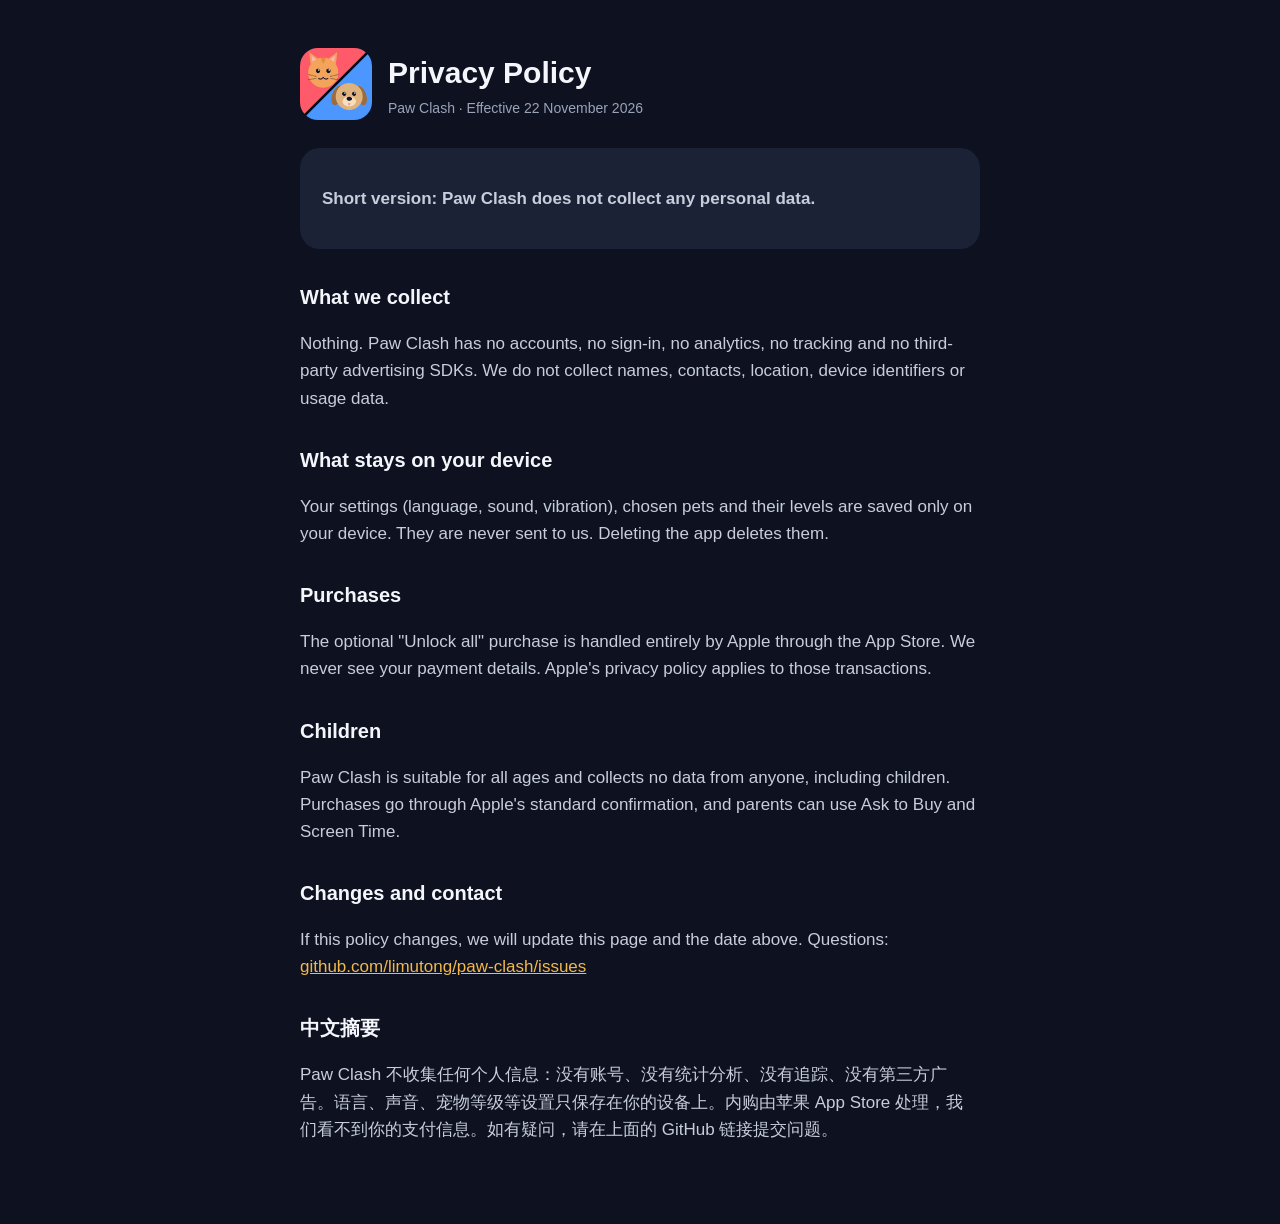
==== privacy.html @ 0cc77d83 "Paw Clash support and privacy pages" ====
<!doctype html><html lang="en"><head><meta charset="utf-8"><meta name="viewport" content="width=device-width,initial-scale=1">
<title>Paw Clash — Privacy Policy</title><link rel="stylesheet" href="style.css"></head><body><main>
<header><img src="icon.png" alt="Paw Clash icon"><div><h1>Privacy Policy</h1><div class="muted">Paw Clash · Effective 22 November 2026</div></div></header>
<div class="card"><p><b>Short version: Paw Clash does not collect any personal data.</b></p></div>
<h2>What we collect</h2>
<p>Nothing. Paw Clash has no accounts, no sign-in, no analytics, no tracking and no third-party advertising SDKs. We do not collect names, contacts, location, device identifiers or usage data.</p>
<h2>What stays on your device</h2>
<p>Your settings (language, sound, vibration), chosen pets and their levels are saved only on your device. They are never sent to us. Deleting the app deletes them.</p>
<h2>Purchases</h2>
<p>The optional "Unlock all" purchase is handled entirely by Apple through the App Store. We never see your payment details. Apple's privacy policy applies to those transactions.</p>
<h2>Children</h2>
<p>Paw Clash is suitable for all ages and collects no data from anyone, including children. Purchases go through Apple's standard confirmation, and parents can use Ask to Buy and Screen Time.</p>
<h2>Changes and contact</h2>
<p>If this policy changes, we will update this page and the date above. Questions: <a href="https://github.com/limutong/paw-clash/issues">github.com/limutong/paw-clash/issues</a></p>
<h2>中文摘要</h2>
<p>Paw Clash 不收集任何个人信息：没有账号、没有统计分析、没有追踪、没有第三方广告。语言、声音、宠物等级等设置只保存在你的设备上。内购由苹果 App Store 处理，我们看不到你的支付信息。如有疑问，请在上面的 GitHub 链接提交问题。</p>
</main></body></html>
---- style.css ----
:root{--bg:#0E1220;--card:#1B2236;--ink:#F4F6FB;--muted:#9AA3B8;--gold:#F2B84B}
*{box-sizing:border-box}body{margin:0;background:var(--bg);color:var(--ink);font:17px/1.6 -apple-system,BlinkMacSystemFont,"Segoe UI","PingFang SC",sans-serif}
main{max-width:720px;margin:0 auto;padding:48px max(20px,env(safe-area-inset-left)) 64px}
header{display:flex;align-items:center;gap:16px;margin-bottom:28px}header img{width:72px;height:72px;border-radius:18px}
h1{margin:0;font-size:30px}h2{margin:32px 0 8px;font-size:20px}p,li{color:#C7CDDB}a{color:var(--gold)}
.card{background:var(--card);border-radius:20px;padding:20px 22px;margin:16px 0}.muted{color:var(--muted);font-size:14px}
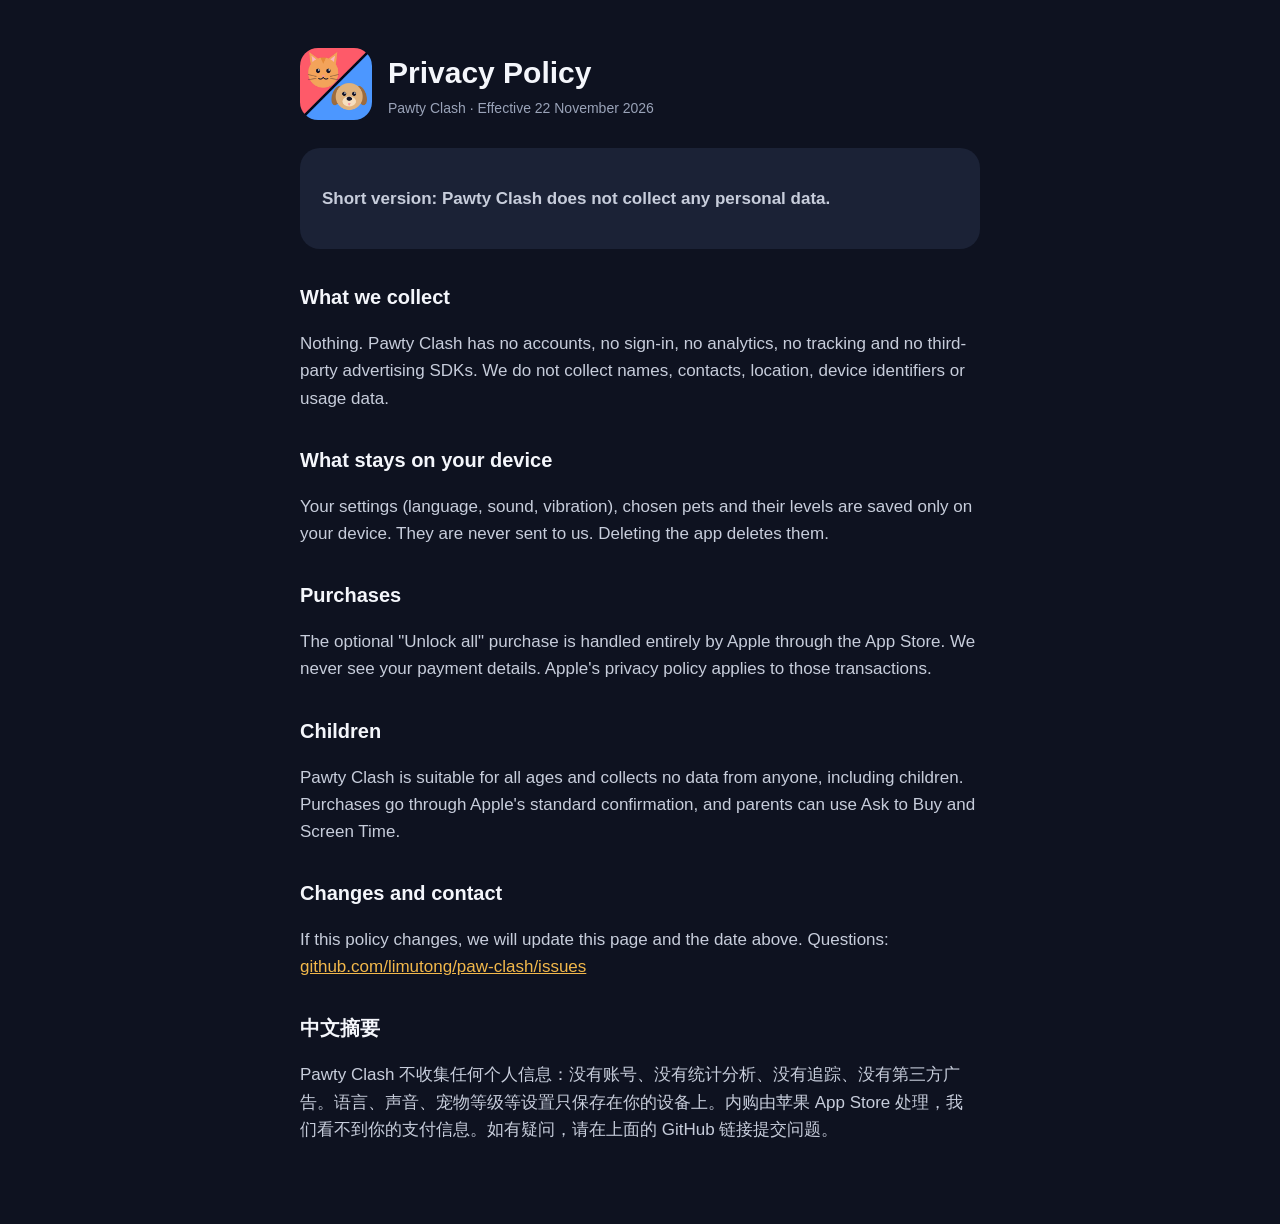
==== commit 045c0070: "Rename to Pawty Clash" ====
--- a/privacy.html
+++ b/privacy.html
@@ -1,17 +1,17 @@
 <!doctype html><html lang="en"><head><meta charset="utf-8"><meta name="viewport" content="width=device-width,initial-scale=1">
-<title>Paw Clash — Privacy Policy</title><link rel="stylesheet" href="style.css"></head><body><main>
-<header><img src="icon.png" alt="Paw Clash icon"><div><h1>Privacy Policy</h1><div class="muted">Paw Clash · Effective 22 November 2026</div></div></header>
-<div class="card"><p><b>Short version: Paw Clash does not collect any personal data.</b></p></div>
+<title>Pawty Clash — Privacy Policy</title><link rel="stylesheet" href="style.css"></head><body><main>
+<header><img src="icon.png" alt="Pawty Clash icon"><div><h1>Privacy Policy</h1><div class="muted">Pawty Clash · Effective 22 November 2026</div></div></header>
+<div class="card"><p><b>Short version: Pawty Clash does not collect any personal data.</b></p></div>
 <h2>What we collect</h2>
-<p>Nothing. Paw Clash has no accounts, no sign-in, no analytics, no tracking and no third-party advertising SDKs. We do not collect names, contacts, location, device identifiers or usage data.</p>
+<p>Nothing. Pawty Clash has no accounts, no sign-in, no analytics, no tracking and no third-party advertising SDKs. We do not collect names, contacts, location, device identifiers or usage data.</p>
 <h2>What stays on your device</h2>
 <p>Your settings (language, sound, vibration), chosen pets and their levels are saved only on your device. They are never sent to us. Deleting the app deletes them.</p>
 <h2>Purchases</h2>
 <p>The optional "Unlock all" purchase is handled entirely by Apple through the App Store. We never see your payment details. Apple's privacy policy applies to those transactions.</p>
 <h2>Children</h2>
-<p>Paw Clash is suitable for all ages and collects no data from anyone, including children. Purchases go through Apple's standard confirmation, and parents can use Ask to Buy and Screen Time.</p>
+<p>Pawty Clash is suitable for all ages and collects no data from anyone, including children. Purchases go through Apple's standard confirmation, and parents can use Ask to Buy and Screen Time.</p>
 <h2>Changes and contact</h2>
 <p>If this policy changes, we will update this page and the date above. Questions: <a href="https://github.com/limutong/paw-clash/issues">github.com/limutong/paw-clash/issues</a></p>
 <h2>中文摘要</h2>
-<p>Paw Clash 不收集任何个人信息：没有账号、没有统计分析、没有追踪、没有第三方广告。语言、声音、宠物等级等设置只保存在你的设备上。内购由苹果 App Store 处理，我们看不到你的支付信息。如有疑问，请在上面的 GitHub 链接提交问题。</p>
+<p>Pawty Clash 不收集任何个人信息：没有账号、没有统计分析、没有追踪、没有第三方广告。语言、声音、宠物等级等设置只保存在你的设备上。内购由苹果 App Store 处理，我们看不到你的支付信息。如有疑问，请在上面的 GitHub 链接提交问题。</p>
 </main></body></html>
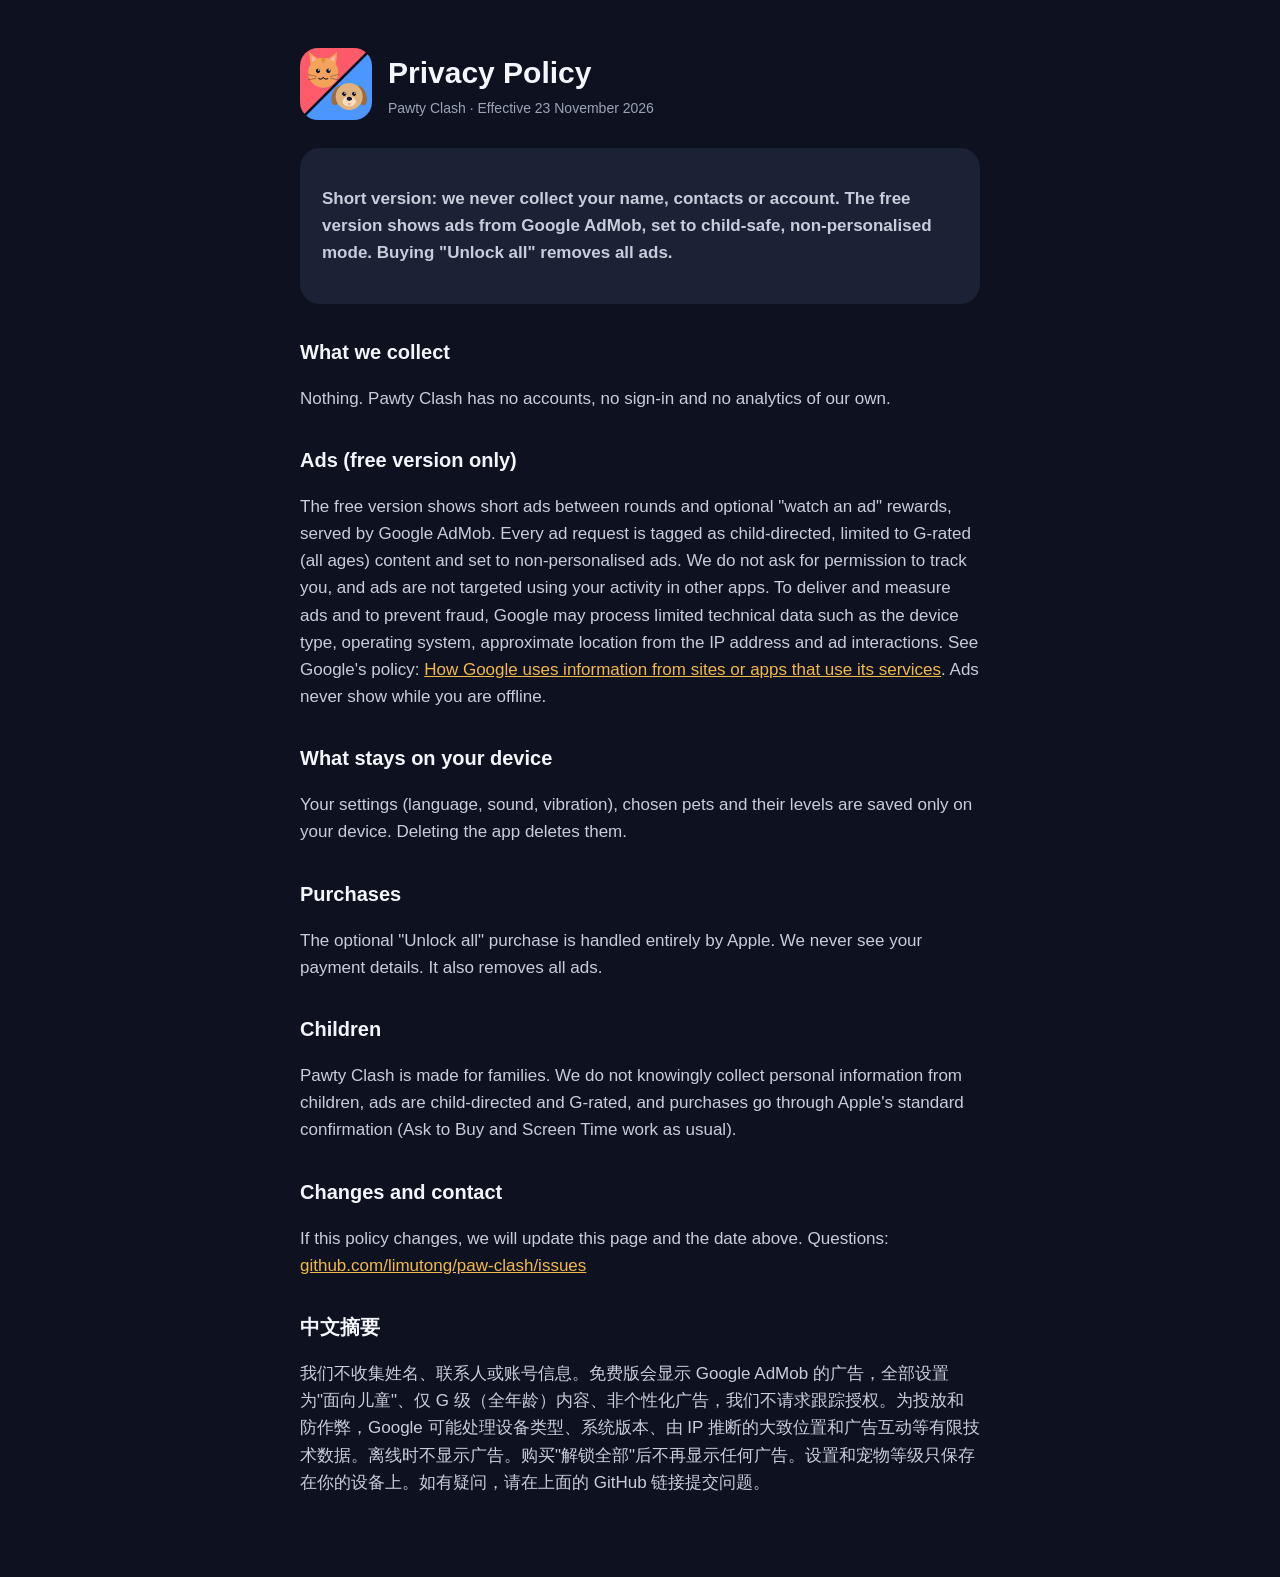
==== commit b2fbee24: "Privacy policy: describe child-directed AdMob ads" ====
--- a/privacy.html
+++ b/privacy.html
@@ -1,17 +1,19 @@
 <!doctype html><html lang="en"><head><meta charset="utf-8"><meta name="viewport" content="width=device-width,initial-scale=1">
 <title>Pawty Clash — Privacy Policy</title><link rel="stylesheet" href="style.css"></head><body><main>
-<header><img src="icon.png" alt="Pawty Clash icon"><div><h1>Privacy Policy</h1><div class="muted">Pawty Clash · Effective 22 November 2026</div></div></header>
-<div class="card"><p><b>Short version: Pawty Clash does not collect any personal data.</b></p></div>
+<header><img src="icon.png" alt="Pawty Clash icon"><div><h1>Privacy Policy</h1><div class="muted">Pawty Clash · Effective 23 November 2026</div></div></header>
+<div class="card"><p><b>Short version: we never collect your name, contacts or account. The free version shows ads from Google AdMob, set to child-safe, non-personalised mode. Buying "Unlock all" removes all ads.</b></p></div>
 <h2>What we collect</h2>
-<p>Nothing. Pawty Clash has no accounts, no sign-in, no analytics, no tracking and no third-party advertising SDKs. We do not collect names, contacts, location, device identifiers or usage data.</p>
+<p>Nothing. Pawty Clash has no accounts, no sign-in and no analytics of our own.</p>
+<h2>Ads (free version only)</h2>
+<p>The free version shows short ads between rounds and optional "watch an ad" rewards, served by Google AdMob. Every ad request is tagged as child-directed, limited to G-rated (all ages) content and set to non-personalised ads. We do not ask for permission to track you, and ads are not targeted using your activity in other apps. To deliver and measure ads and to prevent fraud, Google may process limited technical data such as the device type, operating system, approximate location from the IP address and ad interactions. See Google's policy: <a href="https://policies.google.com/technologies/partner-sites">How Google uses information from sites or apps that use its services</a>. Ads never show while you are offline.</p>
 <h2>What stays on your device</h2>
-<p>Your settings (language, sound, vibration), chosen pets and their levels are saved only on your device. They are never sent to us. Deleting the app deletes them.</p>
+<p>Your settings (language, sound, vibration), chosen pets and their levels are saved only on your device. Deleting the app deletes them.</p>
 <h2>Purchases</h2>
-<p>The optional "Unlock all" purchase is handled entirely by Apple through the App Store. We never see your payment details. Apple's privacy policy applies to those transactions.</p>
+<p>The optional "Unlock all" purchase is handled entirely by Apple. We never see your payment details. It also removes all ads.</p>
 <h2>Children</h2>
-<p>Pawty Clash is suitable for all ages and collects no data from anyone, including children. Purchases go through Apple's standard confirmation, and parents can use Ask to Buy and Screen Time.</p>
+<p>Pawty Clash is made for families. We do not knowingly collect personal information from children, ads are child-directed and G-rated, and purchases go through Apple's standard confirmation (Ask to Buy and Screen Time work as usual).</p>
 <h2>Changes and contact</h2>
 <p>If this policy changes, we will update this page and the date above. Questions: <a href="https://github.com/limutong/paw-clash/issues">github.com/limutong/paw-clash/issues</a></p>
 <h2>中文摘要</h2>
-<p>Pawty Clash 不收集任何个人信息：没有账号、没有统计分析、没有追踪、没有第三方广告。语言、声音、宠物等级等设置只保存在你的设备上。内购由苹果 App Store 处理，我们看不到你的支付信息。如有疑问，请在上面的 GitHub 链接提交问题。</p>
+<p>我们不收集姓名、联系人或账号信息。免费版会显示 Google AdMob 的广告，全部设置为"面向儿童"、仅 G 级（全年龄）内容、非个性化广告，我们不请求跟踪授权。为投放和防作弊，Google 可能处理设备类型、系统版本、由 IP 推断的大致位置和广告互动等有限技术数据。离线时不显示广告。购买"解锁全部"后不再显示任何广告。设置和宠物等级只保存在你的设备上。如有疑问，请在上面的 GitHub 链接提交问题。</p>
 </main></body></html>
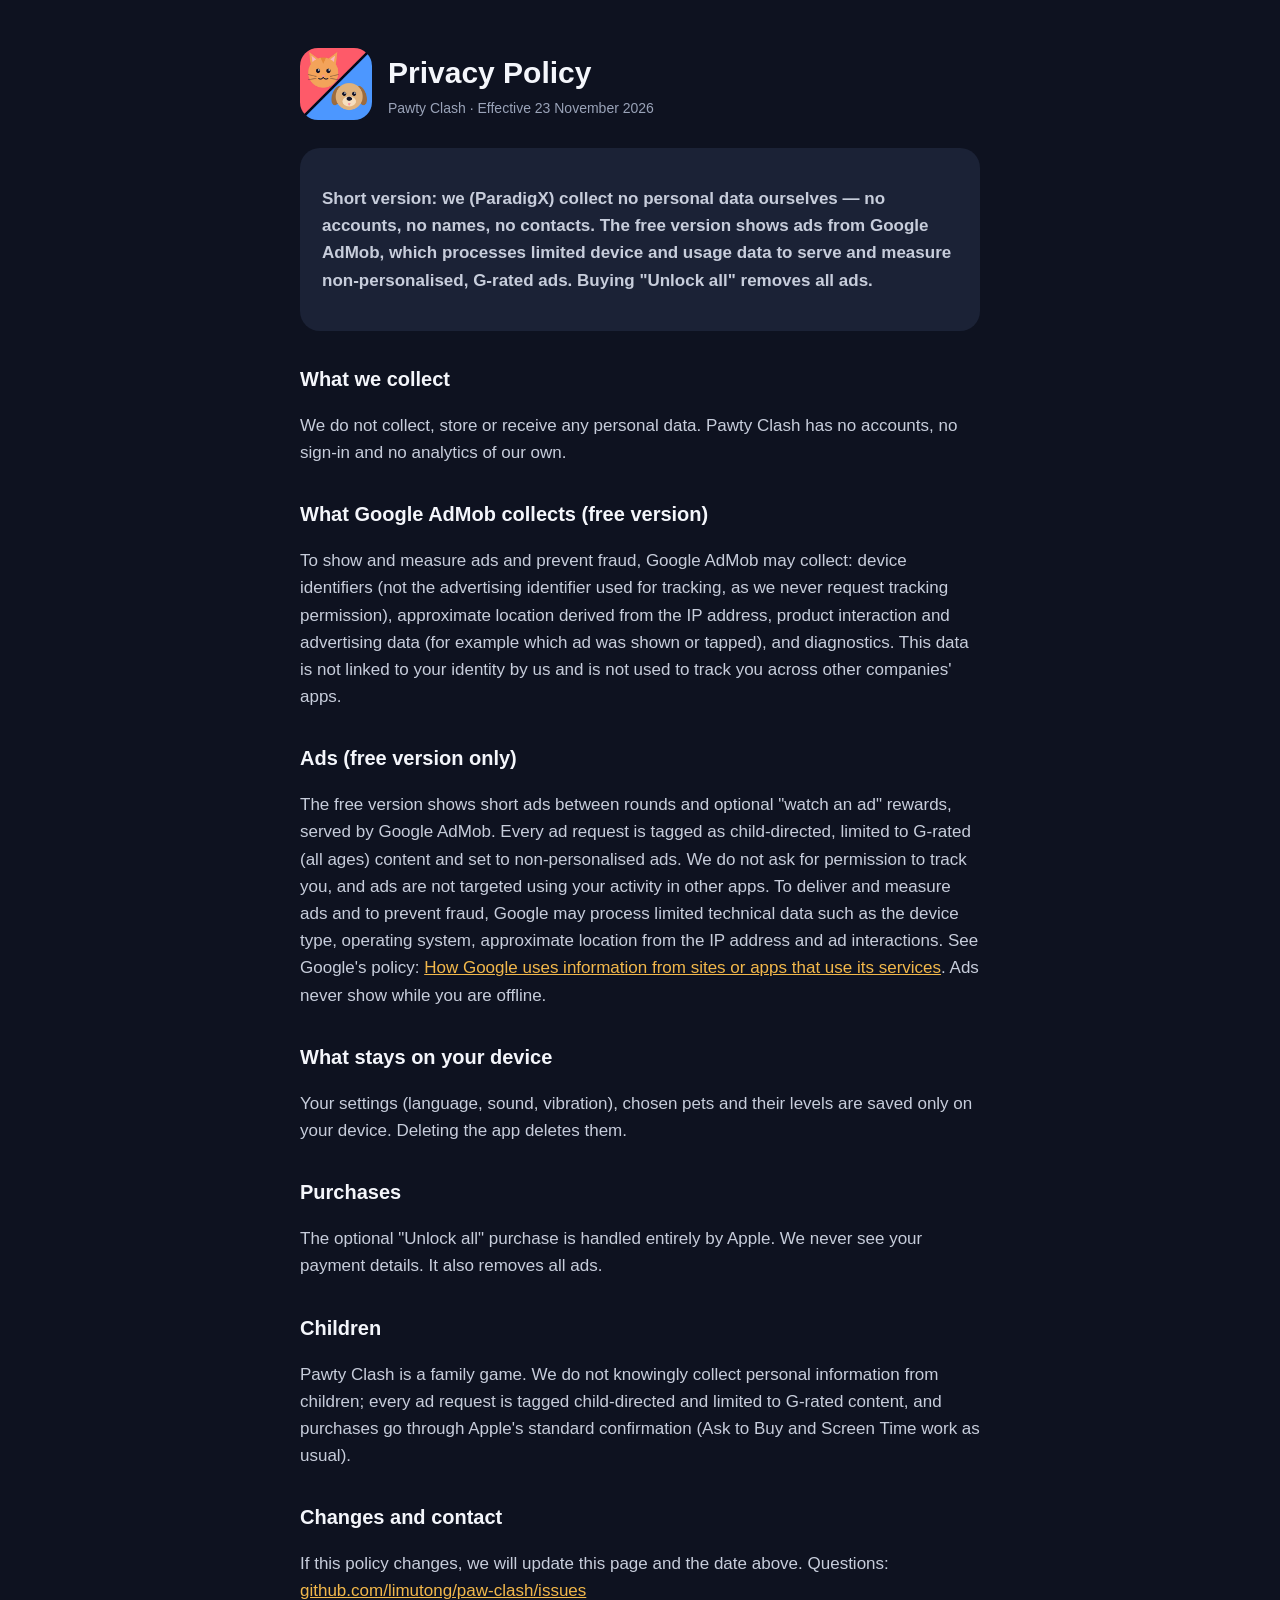
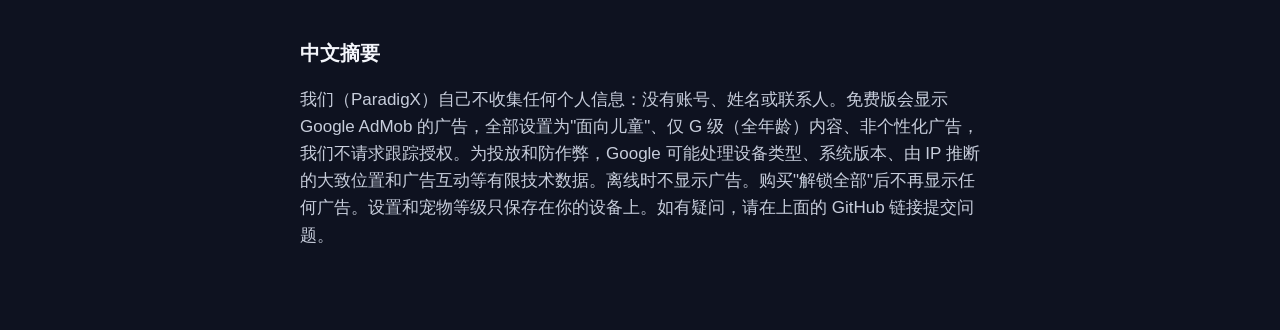
==== commit 6d93bbec: "Privacy: separate our collection from AdMob; family wording" ====
--- a/privacy.html
+++ b/privacy.html
@@ -1,9 +1,11 @@
 <!doctype html><html lang="en"><head><meta charset="utf-8"><meta name="viewport" content="width=device-width,initial-scale=1">
 <title>Pawty Clash — Privacy Policy</title><link rel="stylesheet" href="style.css"></head><body><main>
 <header><img src="icon.png" alt="Pawty Clash icon"><div><h1>Privacy Policy</h1><div class="muted">Pawty Clash · Effective 23 November 2026</div></div></header>
-<div class="card"><p><b>Short version: we never collect your name, contacts or account. The free version shows ads from Google AdMob, set to child-safe, non-personalised mode. Buying "Unlock all" removes all ads.</b></p></div>
+<div class="card"><p><b>Short version: we (ParadigX) collect no personal data ourselves — no accounts, no names, no contacts. The free version shows ads from Google AdMob, which processes limited device and usage data to serve and measure non-personalised, G-rated ads. Buying "Unlock all" removes all ads.</b></p></div>
 <h2>What we collect</h2>
-<p>Nothing. Pawty Clash has no accounts, no sign-in and no analytics of our own.</p>
+<p>We do not collect, store or receive any personal data. Pawty Clash has no accounts, no sign-in and no analytics of our own.</p>
+<h2>What Google AdMob collects (free version)</h2>
+<p>To show and measure ads and prevent fraud, Google AdMob may collect: device identifiers (not the advertising identifier used for tracking, as we never request tracking permission), approximate location derived from the IP address, product interaction and advertising data (for example which ad was shown or tapped), and diagnostics. This data is not linked to your identity by us and is not used to track you across other companies' apps.</p>
 <h2>Ads (free version only)</h2>
 <p>The free version shows short ads between rounds and optional "watch an ad" rewards, served by Google AdMob. Every ad request is tagged as child-directed, limited to G-rated (all ages) content and set to non-personalised ads. We do not ask for permission to track you, and ads are not targeted using your activity in other apps. To deliver and measure ads and to prevent fraud, Google may process limited technical data such as the device type, operating system, approximate location from the IP address and ad interactions. See Google's policy: <a href="https://policies.google.com/technologies/partner-sites">How Google uses information from sites or apps that use its services</a>. Ads never show while you are offline.</p>
 <h2>What stays on your device</h2>
@@ -11,9 +13,9 @@
 <h2>Purchases</h2>
 <p>The optional "Unlock all" purchase is handled entirely by Apple. We never see your payment details. It also removes all ads.</p>
 <h2>Children</h2>
-<p>Pawty Clash is made for families. We do not knowingly collect personal information from children, ads are child-directed and G-rated, and purchases go through Apple's standard confirmation (Ask to Buy and Screen Time work as usual).</p>
+<p>Pawty Clash is a family game. We do not knowingly collect personal information from children; every ad request is tagged child-directed and limited to G-rated content, and purchases go through Apple's standard confirmation (Ask to Buy and Screen Time work as usual).</p>
 <h2>Changes and contact</h2>
 <p>If this policy changes, we will update this page and the date above. Questions: <a href="https://github.com/limutong/paw-clash/issues">github.com/limutong/paw-clash/issues</a></p>
 <h2>中文摘要</h2>
-<p>我们不收集姓名、联系人或账号信息。免费版会显示 Google AdMob 的广告，全部设置为"面向儿童"、仅 G 级（全年龄）内容、非个性化广告，我们不请求跟踪授权。为投放和防作弊，Google 可能处理设备类型、系统版本、由 IP 推断的大致位置和广告互动等有限技术数据。离线时不显示广告。购买"解锁全部"后不再显示任何广告。设置和宠物等级只保存在你的设备上。如有疑问，请在上面的 GitHub 链接提交问题。</p>
+<p>我们（ParadigX）自己不收集任何个人信息：没有账号、姓名或联系人。免费版会显示 Google AdMob 的广告，全部设置为"面向儿童"、仅 G 级（全年龄）内容、非个性化广告，我们不请求跟踪授权。为投放和防作弊，Google 可能处理设备类型、系统版本、由 IP 推断的大致位置和广告互动等有限技术数据。离线时不显示广告。购买"解锁全部"后不再显示任何广告。设置和宠物等级只保存在你的设备上。如有疑问，请在上面的 GitHub 链接提交问题。</p>
 </main></body></html>
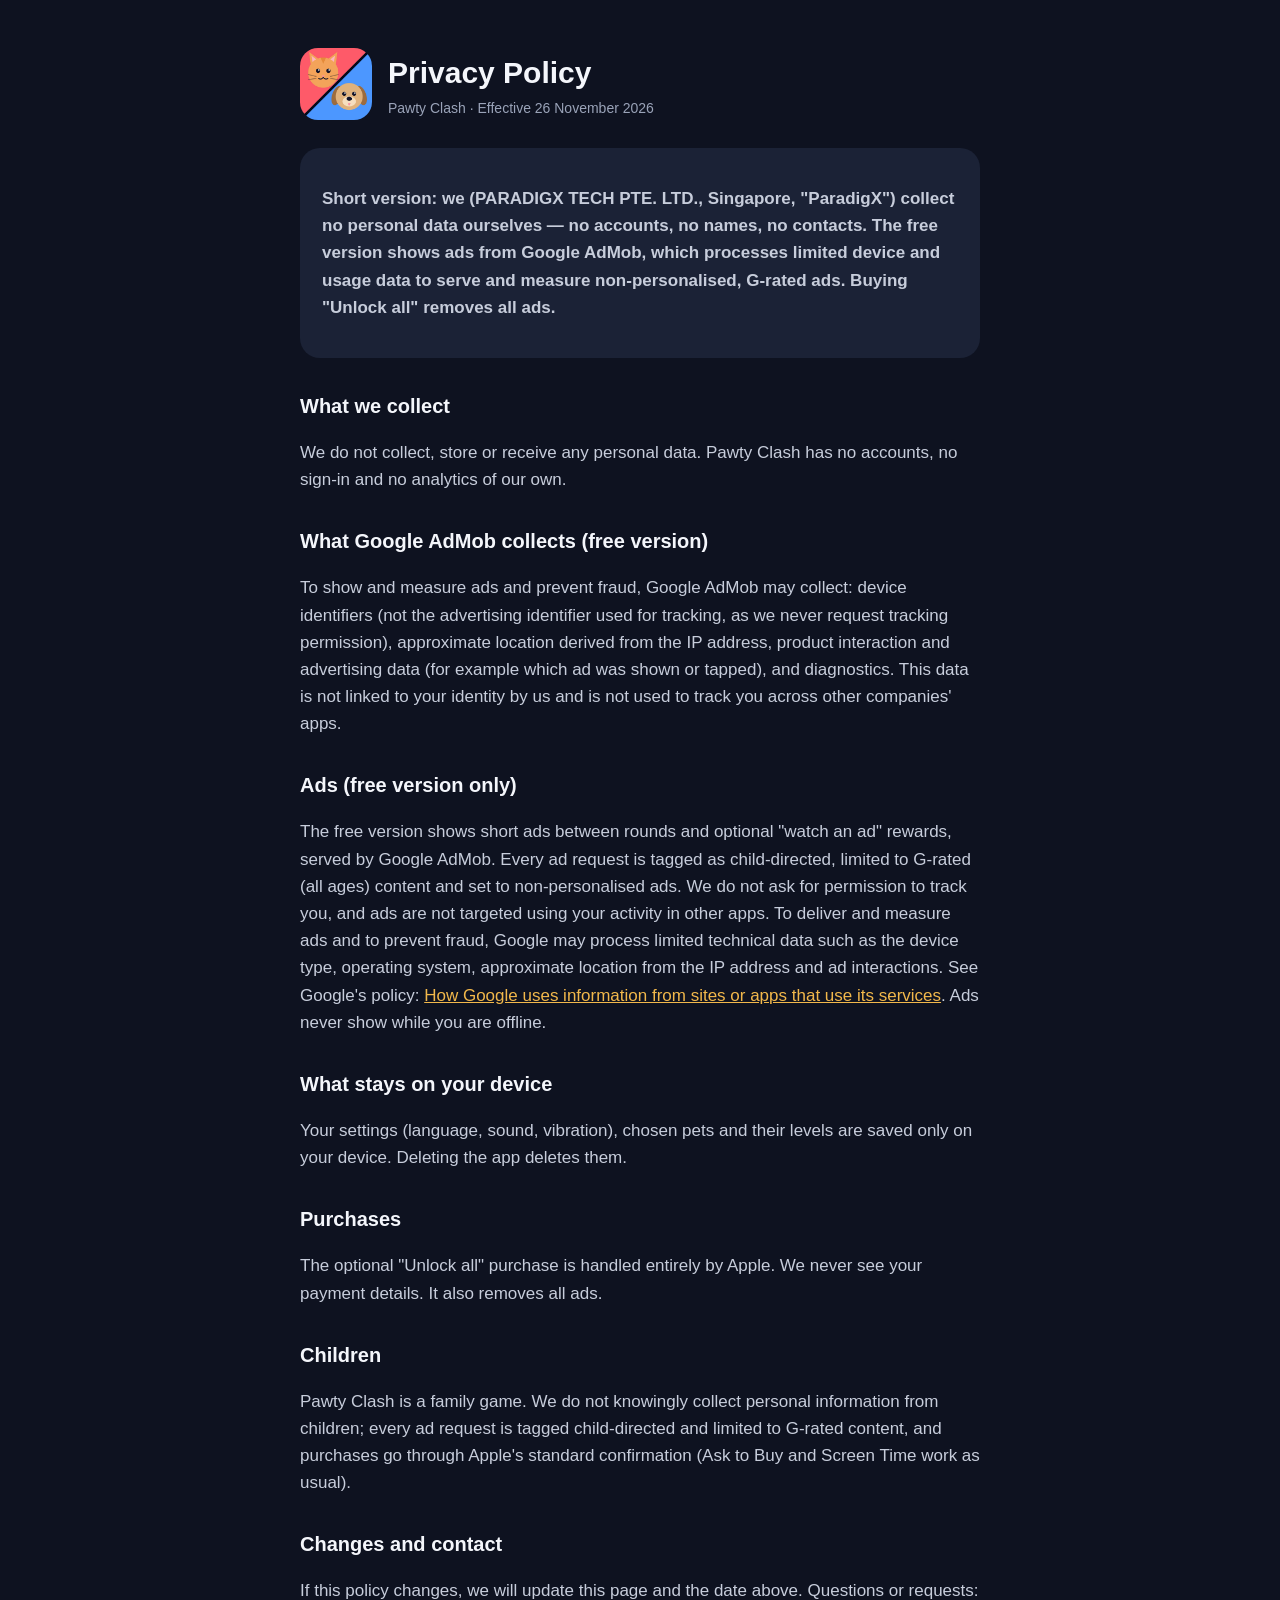
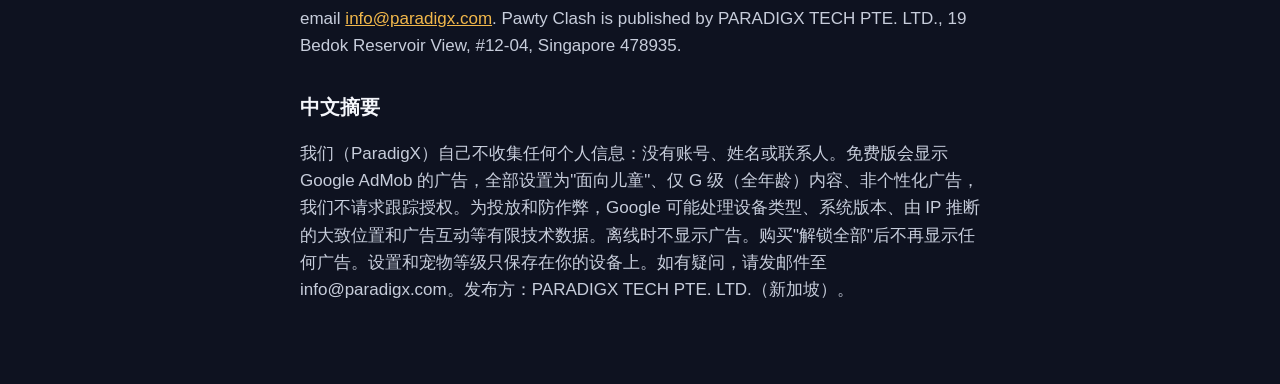
==== commit 62c6ade0: "Privacy & support: contact info@paradigx.com, publisher PARADIGX TECH PTE. LTD. Co-Authored-By: Clau" ====
--- a/privacy.html
+++ b/privacy.html
@@ -1,7 +1,7 @@
 <!doctype html><html lang="en"><head><meta charset="utf-8"><meta name="viewport" content="width=device-width,initial-scale=1">
 <title>Pawty Clash — Privacy Policy</title><link rel="stylesheet" href="style.css"></head><body><main>
-<header><img src="icon.png" alt="Pawty Clash icon"><div><h1>Privacy Policy</h1><div class="muted">Pawty Clash · Effective 23 November 2026</div></div></header>
-<div class="card"><p><b>Short version: we (ParadigX) collect no personal data ourselves — no accounts, no names, no contacts. The free version shows ads from Google AdMob, which processes limited device and usage data to serve and measure non-personalised, G-rated ads. Buying "Unlock all" removes all ads.</b></p></div>
+<header><img src="icon.png" alt="Pawty Clash icon"><div><h1>Privacy Policy</h1><div class="muted">Pawty Clash · Effective 26 November 2026</div></div></header>
+<div class="card"><p><b>Short version: we (PARADIGX TECH PTE. LTD., Singapore, "ParadigX") collect no personal data ourselves — no accounts, no names, no contacts. The free version shows ads from Google AdMob, which processes limited device and usage data to serve and measure non-personalised, G-rated ads. Buying "Unlock all" removes all ads.</b></p></div>
 <h2>What we collect</h2>
 <p>We do not collect, store or receive any personal data. Pawty Clash has no accounts, no sign-in and no analytics of our own.</p>
 <h2>What Google AdMob collects (free version)</h2>
@@ -15,7 +15,7 @@
 <h2>Children</h2>
 <p>Pawty Clash is a family game. We do not knowingly collect personal information from children; every ad request is tagged child-directed and limited to G-rated content, and purchases go through Apple's standard confirmation (Ask to Buy and Screen Time work as usual).</p>
 <h2>Changes and contact</h2>
-<p>If this policy changes, we will update this page and the date above. Questions: <a href="https://github.com/limutong/paw-clash/issues">github.com/limutong/paw-clash/issues</a></p>
+<p>If this policy changes, we will update this page and the date above. Questions or requests: email <a href="mailto:info@paradigx.com">info@paradigx.com</a>. Pawty Clash is published by PARADIGX TECH PTE. LTD., 19 Bedok Reservoir View, #12-04, Singapore 478935.</p>
 <h2>中文摘要</h2>
-<p>我们（ParadigX）自己不收集任何个人信息：没有账号、姓名或联系人。免费版会显示 Google AdMob 的广告，全部设置为"面向儿童"、仅 G 级（全年龄）内容、非个性化广告，我们不请求跟踪授权。为投放和防作弊，Google 可能处理设备类型、系统版本、由 IP 推断的大致位置和广告互动等有限技术数据。离线时不显示广告。购买"解锁全部"后不再显示任何广告。设置和宠物等级只保存在你的设备上。如有疑问，请在上面的 GitHub 链接提交问题。</p>
+<p>我们（ParadigX）自己不收集任何个人信息：没有账号、姓名或联系人。免费版会显示 Google AdMob 的广告，全部设置为"面向儿童"、仅 G 级（全年龄）内容、非个性化广告，我们不请求跟踪授权。为投放和防作弊，Google 可能处理设备类型、系统版本、由 IP 推断的大致位置和广告互动等有限技术数据。离线时不显示广告。购买"解锁全部"后不再显示任何广告。设置和宠物等级只保存在你的设备上。如有疑问，请发邮件至 info@paradigx.com。发布方：PARADIGX TECH PTE. LTD.（新加坡）。</p>
 </main></body></html>
